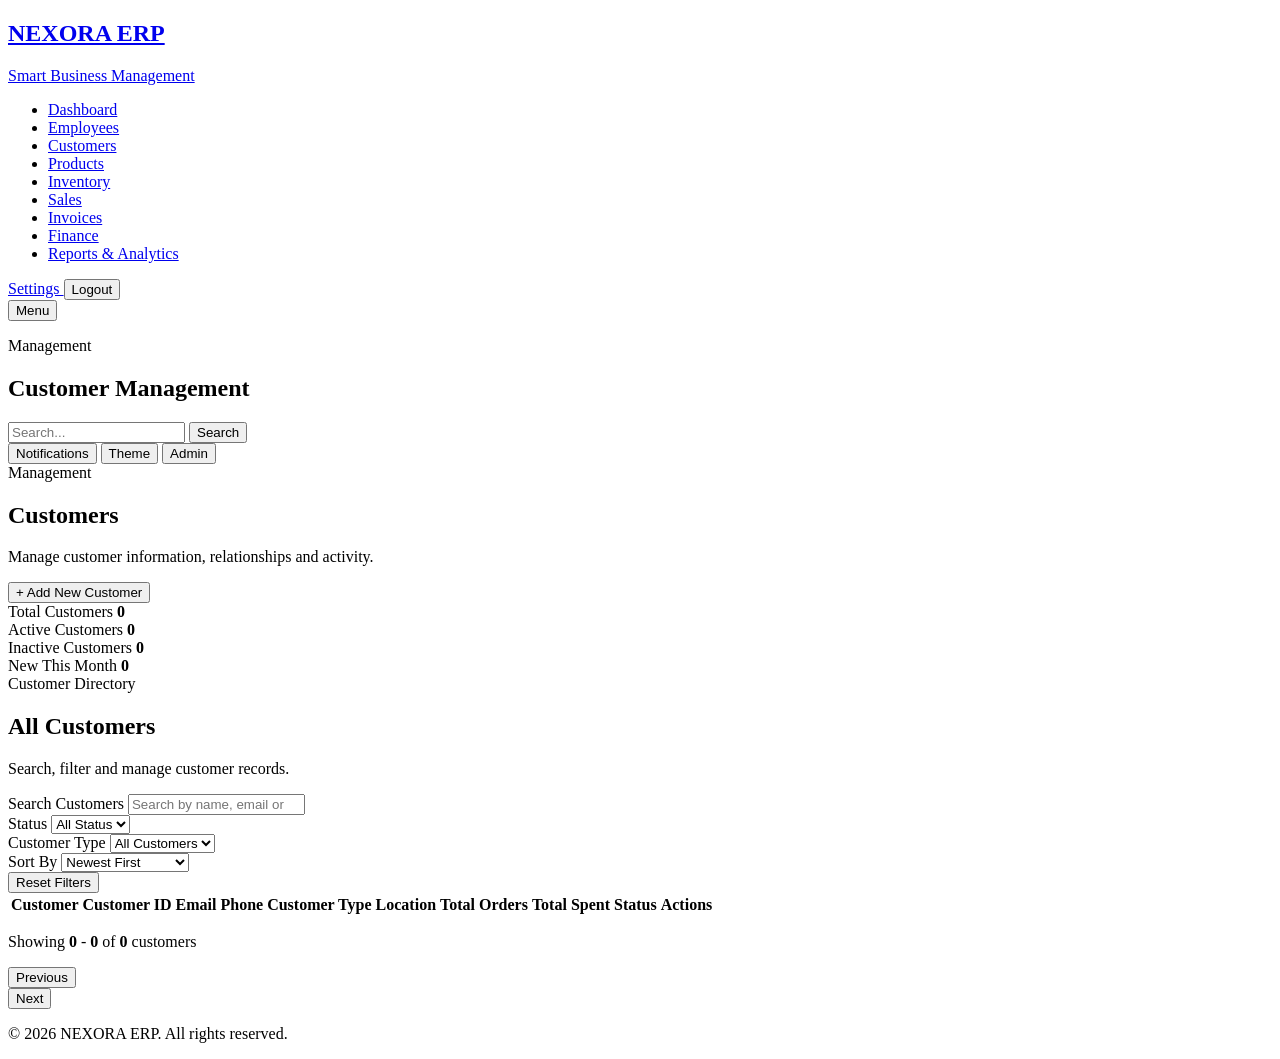
==== pages/customers.html @ 3835baf9 "first commit" ====
<!DOCTYPE html>
<html lang="en">
<head>
    <meta charset="UTF-8">

    <meta
        name="viewport"
        content="width=device-width, initial-scale=1.0"
    >

    <meta
        name="description"
        content="NEXORA ERP Customer Management"
    >

    <link rel="stylesheet" href="../css/style.css">
<link rel="stylesheet" href="../css/responsive.css">

    <title>Customers | NEXORA ERP</title>
</head>

<body>

    <!-- =========================================
         NEXORA ERP - CUSTOMER MANAGEMENT
    ========================================== -->

    <div id="app">

        <!-- =====================================
             SIDEBAR
        ====================================== -->

        <aside id="sidebar">

            <!-- Brand -->
            <div>

                <a href="dashboard.html">

                    <h1>NEXORA ERP</h1>

                    <span>
                        Smart Business Management
                    </span>

                </a>

            </div>


            <!-- Navigation -->
            <nav aria-label="Dashboard Navigation">

                <ul>

                    <li>
                        <a href="dashboard.html">
                            Dashboard
                        </a>
                    </li>

                    <li>
                        <a href="employees.html">
                            Employees
                        </a>
                    </li>

                    <li>
                        <a
                            href="customers.html"
                            class="active"
                        >
                            Customers
                        </a>
                    </li>

                    <li>
                        <a href="products.html">
                            Products
                        </a>
                    </li>

                    <li>
                        <a href="inventory.html">
                            Inventory
                        </a>
                    </li>

                    <li>
                        <a href="sales.html">
                            Sales
                        </a>
                    </li>

                    <li>
                        <a href="invoice.html">
                            Invoices
                        </a>
                    </li>

                    <li>
                        <a href="finance.html">
                            Finance
                        </a>
                    </li>

                    <li>
                        <a href="reports.html">
                            Reports & Analytics
                        </a>
                    </li>

                </ul>

            </nav>


            <!-- Sidebar Bottom -->
            <div>

                <a href="#">
                    Settings
                </a>

                <button
                    type="button"
                    id="logoutButton"
                >
                    Logout
                </button>

            </div>

        </aside>


        <!-- =====================================
             MAIN CONTENT
        ====================================== -->

        <div id="mainContent">


            <!-- =================================
                 NAVBAR
            ================================== -->

            <header id="topNavbar">

                <!-- Mobile Menu -->
                <button
                    type="button"
                    id="sidebarToggle"
                    aria-label="Open navigation menu"
                >
                    Menu
                </button>


                <!-- Page Title -->
                <div>

                    <p>
                        Management
                    </p>

                    <h2>
                        Customer Management
                    </h2>

                </div>


                <!-- Navbar Actions -->
                <div>

                    <!-- Global Search -->
                    <form
                        id="globalSearchForm"
                        role="search"
                    >

                        <label
                            for="globalSearch"
                            hidden
                        >
                            Search
                        </label>

                        <input
                            type="search"
                            id="globalSearch"
                            placeholder="Search..."
                            autocomplete="off"
                        >

                        <button type="submit">
                            Search
                        </button>

                    </form>


                    <!-- Notifications -->
                    <button
                        type="button"
                        id="notificationButton"
                        aria-label="Open notifications"
                    >
                        Notifications
                    </button>


                    <!-- Theme -->
                    <button
                        type="button"
                        id="themeToggle"
                        aria-label="Toggle dark and light mode"
                    >
                        Theme
                    </button>


                    <!-- User Menu -->
                    <button
                        type="button"
                        id="userMenuButton"
                    >
                        Admin
                    </button>

                </div>

            </header>


            <!-- =================================
                 PAGE CONTENT
            ================================== -->

            <main>


                <!-- Page Header -->
                <section>

                    <div>

                        <span>
                            Management
                        </span>

                        <h1>
                            Customers
                        </h1>

                        <p>
                            Manage customer information,
                            relationships and activity.
                        </p>

                    </div>


                    <!-- Add Customer -->
                    <button
                        type="button"
                        id="addCustomerButton"
                    >
                        + Add New Customer
                    </button>

                </section>


                <!-- =================================
                     CUSTOMER STATISTICS
                ================================== -->

                <section aria-label="Customer Statistics">

                    <!-- Total Customers -->
                    <article>

                        <span>
                            Total Customers
                        </span>

                        <strong id="customerTotalCount">
                            0
                        </strong>

                    </article>


                    <!-- Active Customers -->
                    <article>

                        <span>
                            Active Customers
                        </span>

                        <strong id="activeCustomerCount">
                            0
                        </strong>

                    </article>


                    <!-- Inactive Customers -->
                    <article>

                        <span>
                            Inactive Customers
                        </span>

                        <strong id="inactiveCustomerCount">
                            0
                        </strong>

                    </article>


                    <!-- New Customers -->
                    <article>

                        <span>
                            New This Month
                        </span>

                        <strong id="newCustomerCount">
                            0
                        </strong>

                    </article>

                </section>


                <!-- =================================
                     CUSTOMER DIRECTORY
                ================================== -->

                <section>

                    <header>

                        <div>

                            <span>
                                Customer Directory
                            </span>

                            <h2>
                                All Customers
                            </h2>

                            <p>
                                Search, filter and manage customer records.
                            </p>

                        </div>

                    </header>


                    <!-- =================================
                         SEARCH / FILTER / SORT
                    ================================== -->

                    <div id="customerToolbar">


                        <!-- Search -->
                        <div>

                            <label for="customerSearch">
                                Search Customers
                            </label>

                            <input
                                type="search"
                                id="customerSearch"
                                placeholder="Search by name, email or ID..."
                                autocomplete="off"
                            >

                        </div>


                        <!-- Status Filter -->
                        <div>

                            <label for="customerStatusFilter">
                                Status
                            </label>

                            <select id="customerStatusFilter">

                                <option value="all">
                                    All Status
                                </option>

                                <option value="active">
                                    Active
                                </option>

                                <option value="inactive">
                                    Inactive
                                </option>

                            </select>

                        </div>


                        <!-- Customer Type -->
                        <div>

                            <label for="customerTypeFilter">
                                Customer Type
                            </label>

                            <select id="customerTypeFilter">

                                <option value="all">
                                    All Customers
                                </option>

                                <option value="individual">
                                    Individual
                                </option>

                                <option value="business">
                                    Business
                                </option>

                                <option value="vip">
                                    VIP
                                </option>

                            </select>

                        </div>


                        <!-- Sort -->
                        <div>

                            <label for="customerSort">
                                Sort By
                            </label>

                            <select id="customerSort">

                                <option value="newest">
                                    Newest First
                                </option>

                                <option value="oldest">
                                    Oldest First
                                </option>

                                <option value="nameAsc">
                                    Name A-Z
                                </option>

                                <option value="nameDesc">
                                    Name Z-A
                                </option>

                                <option value="spentHigh">
                                    Highest Spending
                                </option>

                                <option value="spentLow">
                                    Lowest Spending
                                </option>

                            </select>

                        </div>


                        <!-- Reset -->
                        <button
                            type="button"
                            id="resetCustomerFilters"
                        >
                            Reset Filters
                        </button>

                    </div>


                    <!-- =================================
                         CUSTOMER TABLE
                    ================================== -->

                    <div>

                        <table>

                            <thead>

                                <tr>

                                    <th>
                                        Customer
                                    </th>

                                    <th>
                                        Customer ID
                                    </th>

                                    <th>
                                        Email
                                    </th>

                                    <th>
                                        Phone
                                    </th>

                                    <th>
                                        Customer Type
                                    </th>

                                    <th>
                                        Location
                                    </th>

                                    <th>
                                        Total Orders
                                    </th>

                                    <th>
                                        Total Spent
                                    </th>

                                    <th>
                                        Status
                                    </th>

                                    <th>
                                        Actions
                                    </th>

                                </tr>

                            </thead>


                            <tbody id="customerTableBody">

                                <!-- Customer rows will be
                                     dynamically inserted here -->

                            </tbody>

                        </table>

                    </div>


                    <!-- Empty State -->
                    <div
                        id="customerEmptyState"
                        hidden
                    >

                        <h3>
                            No Customers Found
                        </h3>

                        <p>
                            Try changing your search or filters.
                        </p>

                    </div>


                    <!-- =================================
                         PAGINATION
                    ================================== -->

                    <footer id="customerPagination">

                        <div>

                            <p>

                                Showing

                                <strong id="customerStart">
                                    0
                                </strong>

                                -

                                <strong id="customerEnd">
                                    0
                                </strong>

                                of

                                <strong id="customerTotal">
                                    0
                                </strong>

                                customers

                            </p>

                        </div>


                        <div>

                            <button
                                type="button"
                                id="customerPreviousPage"
                            >
                                Previous
                            </button>


                            <div id="customerPageNumbers">

                                <!-- Page numbers dynamically inserted -->

                            </div>


                            <button
                                type="button"
                                id="customerNextPage"
                            >
                                Next
                            </button>

                        </div>

                    </footer>

                </section>

            </main>


            <!-- =================================
                 FOOTER
            ================================== -->

            <footer>

                <p>
                    &copy; 2026 NEXORA ERP.
                    All rights reserved.
                </p>

            </footer>

        </div>

    </div>


    <!-- =========================================
         ADD / EDIT CUSTOMER MODAL
    ========================================== -->

    <dialog id="customerModal">

        <header>

            <div>

                <span>
                    Customer Management
                </span>

                <h2 id="customerModalTitle">
                    Add New Customer
                </h2>

            </div>


            <button
                type="button"
                id="closeCustomerModal"
                aria-label="Close customer form"
            >
                Close
            </button>

        </header>


        <!-- Customer Form -->
        <form id="customerForm">

            <!-- Customer ID -->
            <div>

                <label for="customerId">
                    Customer ID
                </label>

                <input
                    type="text"
                    id="customerId"
                    name="customerId"
                    placeholder="CUS-001"
                    required
                >

                <small
                    id="customerIdError"
                    role="alert"
                ></small>

            </div>


            <!-- Full Name -->
            <div>

                <label for="customerName">
                    Full Name
                </label>

                <input
                    type="text"
                    id="customerName"
                    name="name"
                    placeholder="Enter customer name"
                    required
                >

                <small
                    id="customerNameError"
                    role="alert"
                ></small>

            </div>


            <!-- Email -->
            <div>

                <label for="customerEmail">
                    Email Address
                </label>

                <input
                    type="email"
                    id="customerEmail"
                    name="email"
                    placeholder="customer@example.com"
                    required
                >

                <small
                    id="customerEmailError"
                    role="alert"
                ></small>

            </div>


            <!-- Phone -->
            <div>

                <label for="customerPhone">
                    Phone Number
                </label>

                <input
                    type="tel"
                    id="customerPhone"
                    name="phone"
                    placeholder="Enter phone number"
                    required
                >

            </div>


            <!-- Customer Type -->
            <div>

                <label for="customerType">
                    Customer Type
                </label>

                <select
                    id="customerType"
                    name="customerType"
                    required
                >

                    <option value="">
                        Select Customer Type
                    </option>

                    <option value="individual">
                        Individual
                    </option>

                    <option value="business">
                        Business
                    </option>

                    <option value="vip">
                        VIP
                    </option>

                </select>

            </div>


            <!-- Company -->
            <div>

                <label for="customerCompany">
                    Company Name
                </label>

                <input
                    type="text"
                    id="customerCompany"
                    name="company"
                    placeholder="Enter company name"
                >

            </div>


            <!-- Date Joined -->
            <div>

                <label for="customerJoinDate">
                    Customer Since
                </label>

                <input
                    type="date"
                    id="customerJoinDate"
                    name="joinDate"
                    required
                >

            </div>


            <!-- Status -->
            <div>

                <label for="customerStatus">
                    Status
                </label>

                <select
                    id="customerStatus"
                    name="status"
                    required
                >

                    <option value="active">
                        Active
                    </option>

                    <option value="inactive">
                        Inactive
                    </option>

                </select>

            </div>


            <!-- Address -->
            <div>

                <label for="customerAddress">
                    Address
                </label>

                <textarea
                    id="customerAddress"
                    name="address"
                    rows="3"
                    placeholder="Enter customer address"
                ></textarea>

            </div>


            <!-- City -->
            <div>

                <label for="customerCity">
                    City
                </label>

                <input
                    type="text"
                    id="customerCity"
                    name="city"
                    placeholder="Enter city"
                >

            </div>


            <!-- Notes -->
            <div>

                <label for="customerNotes">
                    Notes
                </label>

                <textarea
                    id="customerNotes"
                    name="notes"
                    rows="3"
                    placeholder="Additional customer notes..."
                ></textarea>

            </div>


            <!-- Form Message -->
            <div
                id="customerFormMessage"
                role="alert"
                aria-live="polite"
            ></div>


            <!-- Form Actions -->
            <footer>

                <button
                    type="button"
                    id="cancelCustomerForm"
                >
                    Cancel
                </button>

                <button
                    type="submit"
                    id="saveCustomerButton"
                >
                    Save Customer
                </button>

            </footer>

        </form>

    </dialog>


    <!-- =========================================
         CUSTOMER PROFILE MODAL
    ========================================== -->

    <dialog id="customerProfileModal">

        <header>

            <div>

                <span>
                    Customer Profile
                </span>

                <h2 id="profileCustomerName">
                    Customer Name
                </h2>

            </div>


            <button
                type="button"
                id="closeCustomerProfile"
                aria-label="Close customer profile"
            >
                Close
            </button>

        </header>


        <div id="customerProfileContent">

            <!-- Dynamic customer profile -->

        </div>


        <!-- Customer Activity -->
        <section>

            <h3>
                Customer Activity
            </h3>

            <div id="customerActivity">

                <!-- Dynamic activity -->

            </div>

        </section>


        <footer>

            <button
                type="button"
                id="editProfileCustomer"
            >
                Edit Customer
            </button>

        </footer>

    </dialog>


    <!-- =========================================
         DELETE CONFIRMATION MODAL
    ========================================== -->

    <dialog id="deleteCustomerModal">

        <header>

            <h2>
                Delete Customer
            </h2>

        </header>


        <div>

            <p>
                Are you sure you want to delete this customer?
            </p>

            <p>
                This action cannot be undone.
            </p>

        </div>


        <footer>

            <button
                type="button"
                id="cancelDeleteCustomer"
            >
                Cancel
            </button>

            <button
                type="button"
                id="confirmDeleteCustomer"
            >
                Delete Customer
            </button>

        </footer>

    </dialog>


    <!-- =========================================
         GLOBAL UI ELEMENTS
    ========================================== -->

    <!-- Loading Overlay -->
    <div
        id="loadingOverlay"
        hidden
        aria-hidden="true"
    >

        <div>

            <span>
                Loading...
            </span>

        </div>

    </div>


    <!-- Toast Container -->
    <div
        id="toastContainer"
        aria-live="polite"
        aria-atomic="true"
    >

        <!-- Toast messages -->

    </div>


    <!-- Notification Modal -->
    <dialog id="notificationModal">

        <header>

            <h2>
                Notifications
            </h2>

            <button
                type="button"
                id="closeNotificationModal"
            >
                Close
            </button>

        </header>


        <div id="notificationModalContent">

            <!-- Dynamic notifications -->

        </div>

    </dialog>


    <!-- User Menu -->
    <dialog id="userMenuModal">

        <header>

            <h2>
                My Account
            </h2>

            <button
                type="button"
                id="closeUserMenuModal"
            >
                Close
            </button>

        </header>


        <div>

            <p>

                <strong>
                    Name:
                </strong>

                <span id="currentUserName">
                    Admin User
                </span>

            </p>


            <p>

                <strong>
                    Role:
                </strong>

                <span id="currentUserRole">
                    Administrator
                </span>

            </p>


            <button
                type="button"
                id="modalLogoutButton"
            >
                Logout
            </button>

        </div>

    </dialog>


    <!-- =========================================
         JAVASCRIPT WILL BE ADDED LATER
    ========================================== -->

</body>
</html>
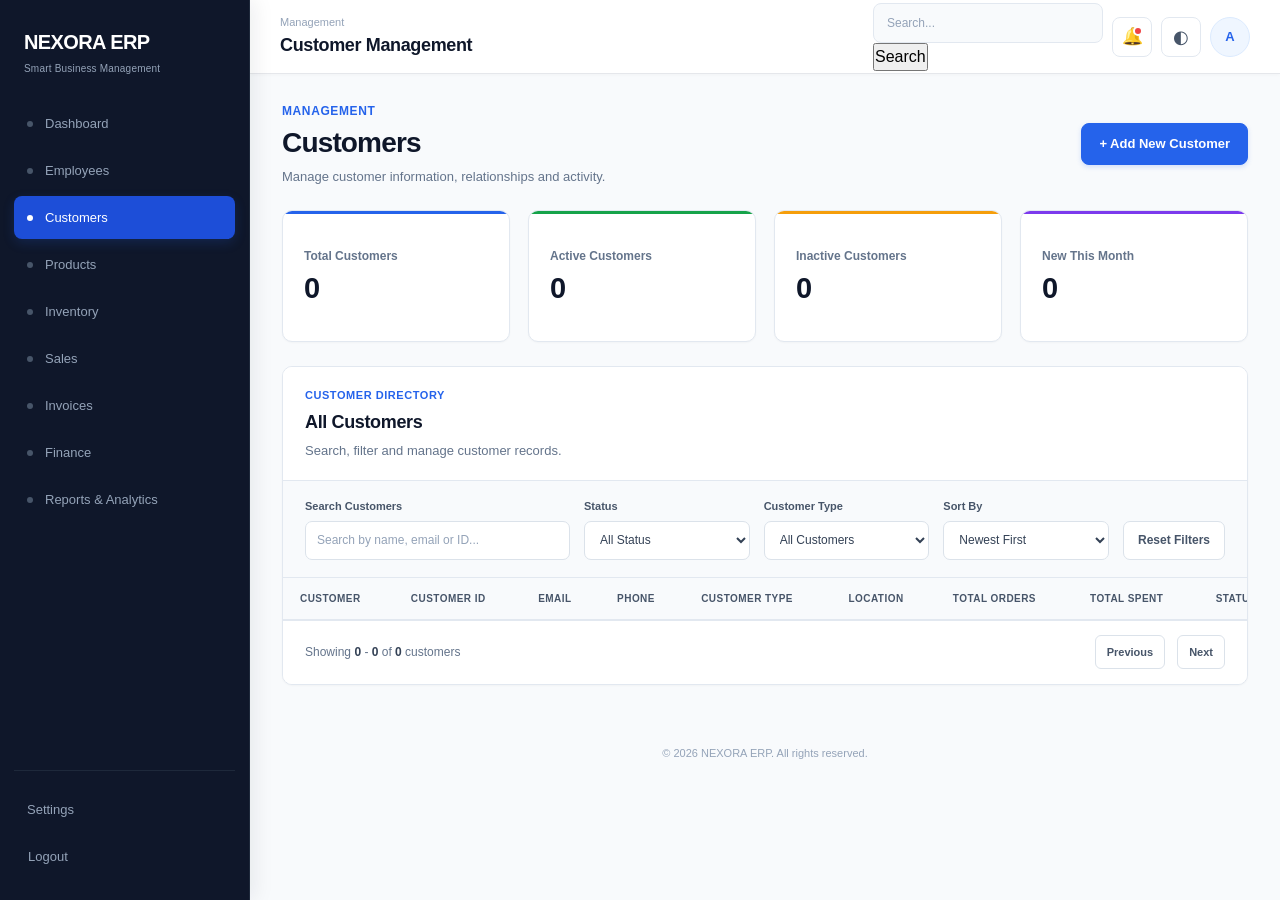
==== commit 08429041: "css add" ====
--- a/pages/customers.html
+++ b/pages/customers.html
@@ -14,7 +14,7 @@
     >
 
     <link rel="stylesheet" href="../css/style.css">
-<link rel="stylesheet" href="../css/responsive.css">
+<link rel="stylesheet" href="../css/customers.css">
 
     <title>Customers | NEXORA ERP</title>
 </head>
--- a/css/style.css
+++ b/css/style.css
@@ -0,0 +1,711 @@
+/* =========================================================
+   NEXORA ERP
+   COMMON STYLE
+   Sidebar + Header + Global UI
+   ========================================================= */
+
+
+/* =========================================================
+   1. GLOBAL RESET
+   ========================================================= */
+
+* {
+    margin: 0;
+    padding: 0;
+    box-sizing: border-box;
+}
+
+html {
+    scroll-behavior: smooth;
+}
+
+body {
+    font-family:
+        Inter,
+        -apple-system,
+        BlinkMacSystemFont,
+        "Segoe UI",
+        Roboto,
+        Arial,
+        sans-serif;
+
+    background: #f8fafc;
+    color: #0f172a;
+    line-height: 1.5;
+}
+
+button,
+input,
+select,
+textarea {
+    font: inherit;
+}
+
+button {
+    cursor: pointer;
+}
+
+a {
+    color: inherit;
+    text-decoration: none;
+}
+
+ul,
+ol {
+    list-style: none;
+}
+
+
+/* =========================================================
+   2. APP LAYOUT
+   ========================================================= */
+
+#app {
+    min-height: 100vh;
+}
+
+#mainContent {
+    min-height: 100vh;
+    margin-left: 250px;
+    background: #f8fafc;
+}
+
+
+/* =========================================================
+   3. SIDEBAR
+   ========================================================= */
+
+#sidebar {
+    position: fixed;
+    top: 0;
+    left: 0;
+
+    width: 250px;
+    height: 100vh;
+
+    display: flex;
+    flex-direction: column;
+
+    padding: 22px 14px;
+
+    background: #0f172a;
+    border-right: 1px solid #1e293b;
+
+    box-shadow:
+        4px 0 20px rgba(15, 23, 42, 0.08);
+
+    z-index: 1000;
+
+    overflow-y: auto;
+    overflow-x: hidden;
+
+    transition:
+        transform 0.25s ease,
+        width 0.25s ease;
+}
+
+
+/* =========================================================
+   4. SIDEBAR BRAND
+   ========================================================= */
+
+#sidebar > div:first-child {
+    padding: 5px 10px 26px;
+}
+
+#sidebar > div:first-child a {
+    display: block;
+}
+
+#sidebar > div:first-child h1 {
+    margin: 0;
+
+    color: #ffffff;
+
+    font-size: 20px;
+    font-weight: 800;
+
+    letter-spacing: -0.03em;
+}
+
+#sidebar > div:first-child span {
+    display: block;
+
+    margin-top: 4px;
+
+    color: #94a3b8;
+
+    font-size: 10px;
+    font-weight: 500;
+
+    letter-spacing: 0.02em;
+}
+
+
+/* =========================================================
+   5. SIDEBAR NAVIGATION
+   ========================================================= */
+
+#sidebar nav {
+    flex: 1;
+}
+
+#sidebar nav ul {
+    display: flex;
+    flex-direction: column;
+    gap: 4px;
+}
+
+#sidebar nav li {
+    width: 100%;
+}
+
+#sidebar nav a {
+    position: relative;
+
+    display: flex;
+    align-items: center;
+
+    min-height: 43px;
+
+    padding: 0 13px;
+
+    border-radius: 8px;
+
+    color: #94a3b8;
+
+    font-size: 13px;
+    font-weight: 500;
+
+    transition:
+        background 0.2s ease,
+        color 0.2s ease,
+        transform 0.2s ease;
+}
+
+
+/* Navigation icon space
+   Works even if icons are added later */
+#sidebar nav a::before {
+    content: "";
+
+    width: 6px;
+    height: 6px;
+
+    margin-right: 12px;
+
+    border-radius: 50%;
+
+    background: #475569;
+
+    transition: all 0.2s ease;
+}
+
+
+/* Hover */
+
+#sidebar nav a:hover {
+    color: #ffffff;
+    background: #172554;
+}
+
+#sidebar nav a:hover::before {
+    background: #60a5fa;
+}
+
+
+/* Active */
+
+#sidebar nav a.active {
+    color: #ffffff;
+    background: #1d4ed8;
+
+    box-shadow:
+        0 4px 12px rgba(37, 99, 235, 0.18);
+}
+
+#sidebar nav a.active::before {
+    background: #ffffff;
+}
+
+
+/* =========================================================
+   6. SIDEBAR BOTTOM AREA
+   ========================================================= */
+
+#sidebar > div:last-child {
+    padding-top: 18px;
+    margin-top: 18px;
+
+    border-top: 1px solid #1e293b;
+}
+
+
+/* Settings */
+
+#sidebar > div:last-child a {
+    display: flex;
+    align-items: center;
+
+    min-height: 42px;
+
+    padding: 0 13px;
+
+    border-radius: 8px;
+
+    color: #94a3b8;
+
+    font-size: 13px;
+    font-weight: 500;
+
+    transition:
+        background 0.2s ease,
+        color 0.2s ease;
+}
+
+#sidebar > div:last-child a:hover {
+    color: #ffffff;
+    background: #172554;
+}
+
+
+/* Logout */
+
+#logoutButton {
+    width: 100%;
+    min-height: 42px;
+
+    margin-top: 5px;
+
+    padding: 0 13px;
+
+    border: 1px solid transparent;
+    border-radius: 8px;
+
+    background: transparent;
+    color: #94a3b8;
+
+    font-size: 13px;
+    font-weight: 500;
+
+    text-align: left;
+
+    transition:
+        background 0.2s ease,
+        color 0.2s ease,
+        border-color 0.2s ease;
+}
+
+#logoutButton:hover {
+    color: #fca5a5;
+    background: rgba(239, 68, 68, 0.08);
+    border-color: rgba(239, 68, 68, 0.12);
+}
+
+
+/* =========================================================
+   7. TOP HEADER
+   ========================================================= */
+
+#topNavbar {
+    position: sticky;
+    top: 0;
+
+    min-height: 74px;
+
+    display: flex;
+    align-items: center;
+
+    padding: 0 30px;
+
+    background: rgba(255, 255, 255, 0.96);
+
+    border-bottom: 1px solid #e5e7eb;
+
+    box-shadow:
+        0 1px 4px rgba(15, 23, 42, 0.03);
+
+    z-index: 900;
+
+    backdrop-filter: blur(10px);
+}
+
+
+/* =========================================================
+   8. SIDEBAR TOGGLE
+   ========================================================= */
+
+#sidebarToggle {
+    display: none;
+
+    width: 40px;
+    height: 40px;
+
+    margin-right: 14px;
+
+    border: 1px solid #e2e8f0;
+    border-radius: 8px;
+
+    background: #ffffff;
+    color: #334155;
+
+    font-size: 18px;
+
+    transition: all 0.2s ease;
+}
+
+#sidebarToggle:hover {
+    background: #f8fafc;
+    border-color: #cbd5e1;
+    color: #2563eb;
+}
+
+
+/* =========================================================
+   9. HEADER TITLE
+   ========================================================= */
+
+#topNavbar > div:nth-child(2) {
+    flex: 1;
+}
+
+#topNavbar > div:nth-child(2) p {
+    margin: 0;
+
+    color: #94a3b8;
+
+    font-size: 11px;
+    font-weight: 500;
+}
+
+#topNavbar > div:nth-child(2) h2 {
+    margin: 2px 0 0;
+
+    color: #0f172a;
+
+    font-size: 18px;
+    font-weight: 700;
+
+    letter-spacing: -0.02em;
+}
+
+
+/* =========================================================
+   10. HEADER RIGHT SIDE
+   ========================================================= */
+
+#topNavbar > div:last-child {
+    display: flex;
+    align-items: center;
+    gap: 9px;
+}
+
+
+/* =========================================================
+   11. GLOBAL SEARCH
+   ========================================================= */
+
+#globalSearchForm {
+    position: relative;
+
+    width: 230px;
+}
+
+#globalSearchForm input {
+    width: 100%;
+    height: 40px;
+
+    padding: 0 13px;
+
+    border: 1px solid #e2e8f0;
+    border-radius: 8px;
+
+    outline: none;
+
+    background: #f8fafc;
+    color: #0f172a;
+
+    font-size: 12px;
+
+    transition:
+        border-color 0.2s ease,
+        background 0.2s ease,
+        box-shadow 0.2s ease;
+}
+
+#globalSearchForm input::placeholder {
+    color: #94a3b8;
+}
+
+#globalSearchForm input:hover {
+    background: #ffffff;
+}
+
+#globalSearchForm input:focus {
+    background: #ffffff;
+    border-color: #2563eb;
+
+    box-shadow:
+        0 0 0 3px rgba(37, 99, 235, 0.08);
+}
+
+
+/* =========================================================
+   12. HEADER ACTION BUTTONS
+   ========================================================= */
+
+#notificationButton,
+#themeToggle,
+#userMenuButton {
+    position: relative;
+
+    width: 40px;
+    height: 40px;
+
+    display: flex;
+    align-items: center;
+    justify-content: center;
+
+    border: 1px solid #e2e8f0;
+    border-radius: 8px;
+
+    background: #ffffff;
+    color: #475569;
+
+    transition:
+        background 0.2s ease,
+        border-color 0.2s ease,
+        color 0.2s ease,
+        transform 0.2s ease;
+}
+
+#notificationButton:hover,
+#themeToggle:hover,
+#userMenuButton:hover {
+    background: #f8fafc;
+    border-color: #cbd5e1;
+    color: #2563eb;
+
+    transform: translateY(-1px);
+}
+
+
+/* =========================================================
+   13. NOTIFICATION ICON
+   ========================================================= */
+
+#notificationButton {
+    font-size: 0;
+}
+
+#notificationButton::before {
+    content: "🔔";
+
+    font-size: 17px;
+    line-height: 1;
+}
+
+
+/* Notification Badge */
+
+#notificationButton::after {
+    content: "";
+
+    position: absolute;
+
+    top: 8px;
+    right: 8px;
+
+    width: 6px;
+    height: 6px;
+
+    border: 2px solid #ffffff;
+    border-radius: 50%;
+
+    background: #ef4444;
+}
+
+
+/* =========================================================
+   14. THEME BUTTON
+   ========================================================= */
+
+#themeToggle {
+    font-size: 0;
+}
+
+#themeToggle::before {
+    content: "◐";
+
+    font-size: 18px;
+    line-height: 1;
+}
+
+
+/* =========================================================
+   15. USER MENU
+   ========================================================= */
+
+#userMenuButton {
+    width: 40px;
+
+    border-radius: 50%;
+
+    background: #eff6ff;
+    border-color: #dbeafe;
+
+    color: #2563eb;
+
+    font-size: 0;
+}
+
+#userMenuButton::before {
+    content: "A";
+
+    font-size: 13px;
+    font-weight: 700;
+}
+
+
+/* =========================================================
+   16. MAIN PAGE AREA
+   ========================================================= */
+
+main {
+    width: 100%;
+}
+
+#dashboardMain {
+    padding: 28px 30px 40px;
+}
+
+
+/* =========================================================
+   17. GENERAL FORM ELEMENTS
+   ========================================================= */
+
+input,
+select,
+textarea {
+    outline: none;
+}
+
+input:focus,
+select:focus,
+textarea:focus {
+    border-color: #2563eb;
+}
+
+
+/* =========================================================
+   18. SCROLLBAR
+   ========================================================= */
+
+#sidebar::-webkit-scrollbar {
+    width: 5px;
+}
+
+#sidebar::-webkit-scrollbar-track {
+    background: transparent;
+}
+
+#sidebar::-webkit-scrollbar-thumb {
+    background: #334155;
+    border-radius: 10px;
+}
+
+
+/* =========================================================
+   19. RESPONSIVE — TABLET
+   ========================================================= */
+
+@media (max-width: 1000px) {
+
+    #globalSearchForm {
+        width: 190px;
+    }
+
+    #topNavbar {
+        padding: 0 20px;
+    }
+
+    #dashboardMain {
+        padding: 24px 20px 35px;
+    }
+}
+
+
+/* =========================================================
+   20. RESPONSIVE — MOBILE
+   ========================================================= */
+
+@media (max-width: 768px) {
+
+    #sidebar {
+        transform: translateX(-100%);
+    }
+
+    #sidebar.active {
+        transform: translateX(0);
+    }
+
+    #mainContent {
+        margin-left: 0;
+    }
+
+    #sidebarToggle {
+        display: flex;
+        align-items: center;
+        justify-content: center;
+    }
+
+    #topNavbar {
+        min-height: 66px;
+        padding: 0 15px;
+    }
+
+    #topNavbar > div:nth-child(2) h2 {
+        font-size: 16px;
+    }
+
+    #topNavbar > div:nth-child(2) p {
+        display: none;
+    }
+
+    #globalSearchForm {
+        display: none;
+    }
+
+    #dashboardMain {
+        padding: 20px 15px 30px;
+    }
+}
+
+
+/* =========================================================
+   21. SMALL MOBILE
+   ========================================================= */
+
+@media (max-width: 480px) {
+
+    #topNavbar {
+        padding: 0 12px;
+    }
+
+    #topNavbar > div:last-child {
+        gap: 5px;
+    }
+
+    #notificationButton,
+    #themeToggle,
+    #userMenuButton,
+    #sidebarToggle {
+        width: 38px;
+        height: 38px;
+    }
+
+    #topNavbar > div:nth-child(2) h2 {
+        font-size: 15px;
+    }
+}
+
--- a/css/customers.css
+++ b/css/customers.css
@@ -0,0 +1,1091 @@
+/* =========================================
+   NEXORA ERP - CUSTOMER MANAGEMENT
+========================================= */
+
+
+/* =========================================
+   MAIN CONTENT
+========================================= */
+
+main {
+    padding: 28px 32px 40px;
+    max-width: 1600px;
+    margin: 0 auto;
+}
+
+
+/* =========================================
+   PAGE HEADER
+========================================= */
+
+main > section:first-child {
+    display: flex;
+    align-items: center;
+    justify-content: space-between;
+    gap: 24px;
+    margin-bottom: 24px;
+}
+
+main > section:first-child > div {
+    min-width: 0;
+}
+
+main > section:first-child span {
+    display: block;
+    margin-bottom: 6px;
+    color: #2563eb;
+    font-size: 12px;
+    font-weight: 700;
+    text-transform: uppercase;
+    letter-spacing: 0.05em;
+}
+
+main > section:first-child h1 {
+    margin: 0;
+    color: #0f172a;
+    font-size: 28px;
+    font-weight: 750;
+    line-height: 1.2;
+    letter-spacing: -0.03em;
+}
+
+main > section:first-child p {
+    margin: 7px 0 0;
+    color: #64748b;
+    font-size: 13px;
+}
+
+
+/* Add Customer Button */
+
+#addCustomerButton {
+    height: 42px;
+    padding: 0 17px;
+    display: inline-flex;
+    align-items: center;
+    justify-content: center;
+    gap: 8px;
+    flex-shrink: 0;
+
+    border: 1px solid #2563eb;
+    border-radius: 8px;
+    background: #2563eb;
+    color: #ffffff;
+
+    font-family: inherit;
+    font-size: 13px;
+    font-weight: 650;
+
+    cursor: pointer;
+    box-shadow: 0 2px 5px rgba(37, 99, 235, 0.18);
+    transition: all 0.2s ease;
+}
+
+#addCustomerButton:hover {
+    background: #1d4ed8;
+    border-color: #1d4ed8;
+    transform: translateY(-1px);
+    box-shadow: 0 5px 12px rgba(37, 99, 235, 0.24);
+}
+
+#addCustomerButton:active {
+    transform: translateY(0);
+}
+
+
+/* =========================================
+   CUSTOMER STATISTICS
+========================================= */
+
+main > section[aria-label="Customer Statistics"] {
+    display: grid;
+    grid-template-columns: repeat(4, minmax(0, 1fr));
+    gap: 18px;
+    margin-bottom: 24px;
+}
+
+main > section[aria-label="Customer Statistics"] article {
+    position: relative;
+    min-height: 132px;
+    padding: 20px 21px;
+
+    display: flex;
+    flex-direction: column;
+    justify-content: center;
+
+    background: #ffffff;
+    border: 1px solid #e2e8f0;
+    border-radius: 10px;
+
+    box-shadow: 0 1px 2px rgba(15, 23, 42, 0.03);
+
+    overflow: hidden;
+
+    transition:
+        transform 0.2s ease,
+        box-shadow 0.2s ease,
+        border-color 0.2s ease;
+}
+
+
+/* Top Accent */
+
+main > section[aria-label="Customer Statistics"] article::before {
+    content: "";
+    position: absolute;
+    top: 0;
+    left: 0;
+
+    width: 100%;
+    height: 3px;
+
+    background: #2563eb;
+}
+
+
+/* Different Accent Colors */
+
+main > section[aria-label="Customer Statistics"] article:nth-child(2)::before {
+    background: #16a34a;
+}
+
+main > section[aria-label="Customer Statistics"] article:nth-child(3)::before {
+    background: #f59e0b;
+}
+
+main > section[aria-label="Customer Statistics"] article:nth-child(4)::before {
+    background: #7c3aed;
+}
+
+
+/* Hover */
+
+main > section[aria-label="Customer Statistics"] article:hover {
+    transform: translateY(-2px);
+    border-color: #d5deea;
+    box-shadow: 0 8px 20px rgba(15, 23, 42, 0.07);
+}
+
+
+/* Card Label */
+
+main > section[aria-label="Customer Statistics"] article span {
+    margin-bottom: 8px;
+
+    color: #64748b;
+    font-size: 12px;
+    font-weight: 600;
+    line-height: 1.4;
+}
+
+
+/* Card Number */
+
+main > section[aria-label="Customer Statistics"] article strong {
+    color: #0f172a;
+    font-size: 29px;
+    font-weight: 750;
+    line-height: 1.1;
+    letter-spacing: -0.035em;
+}
+
+
+/* =========================================
+   CUSTOMER DIRECTORY
+========================================= */
+
+main > section:nth-of-type(3) {
+    position: relative;
+
+    background: #ffffff;
+    border: 1px solid #e2e8f0;
+    border-radius: 10px;
+
+    box-shadow: 0 1px 2px rgba(15, 23, 42, 0.03);
+
+    overflow: hidden;
+
+    transition:
+        border-color 0.2s ease,
+        box-shadow 0.2s ease;
+}
+
+main > section:nth-of-type(3):hover {
+    border-color: #d5deea;
+    box-shadow: 0 8px 20px rgba(15, 23, 42, 0.06);
+}
+
+
+/* =========================================
+   DIRECTORY HEADER
+========================================= */
+
+main > section:nth-of-type(3) > header {
+    padding: 20px 22px;
+
+    border-bottom: 1px solid #e2e8f0;
+    background: #ffffff;
+}
+
+main > section:nth-of-type(3) > header span {
+    display: block;
+    margin-bottom: 5px;
+
+    color: #2563eb;
+    font-size: 11px;
+    font-weight: 700;
+
+    text-transform: uppercase;
+    letter-spacing: 0.05em;
+}
+
+main > section:nth-of-type(3) > header h2 {
+    margin: 0;
+
+    color: #0f172a;
+    font-size: 18px;
+    font-weight: 700;
+    letter-spacing: -0.02em;
+}
+
+main > section:nth-of-type(3) > header p {
+    margin: 5px 0 0;
+
+    color: #64748b;
+    font-size: 13px;
+}
+
+
+/* =========================================
+   CUSTOMER TOOLBAR
+========================================= */
+
+#customerToolbar {
+    padding: 17px 22px;
+
+    display: grid;
+    grid-template-columns: minmax(240px, 1.6fr) repeat(3, minmax(150px, 1fr)) auto;
+    align-items: end;
+    gap: 14px;
+
+    background: #f8fafc;
+    border-bottom: 1px solid #e2e8f0;
+}
+
+
+/* Toolbar Fields */
+
+#customerToolbar > div {
+    min-width: 0;
+}
+
+#customerToolbar label {
+    display: block;
+    margin-bottom: 6px;
+
+    color: #475569;
+    font-size: 11px;
+    font-weight: 650;
+}
+
+#customerToolbar input,
+#customerToolbar select {
+    width: 100%;
+    height: 39px;
+
+    padding: 0 11px;
+
+    border: 1px solid #dbe2ea;
+    border-radius: 7px;
+
+    background: #ffffff;
+    color: #334155;
+
+    font-family: inherit;
+    font-size: 12px;
+
+    outline: none;
+
+    transition:
+        border-color 0.2s ease,
+        box-shadow 0.2s ease;
+}
+
+#customerToolbar input::placeholder {
+    color: #94a3b8;
+}
+
+#customerToolbar input:focus,
+#customerToolbar select:focus {
+    border-color: #2563eb;
+    box-shadow: 0 0 0 3px rgba(37, 99, 235, 0.10);
+}
+
+
+/* Reset Button */
+
+#resetCustomerFilters {
+    height: 39px;
+    padding: 0 14px;
+
+    border: 1px solid #dbe2ea;
+    border-radius: 7px;
+
+    background: #ffffff;
+    color: #475569;
+
+    font-family: inherit;
+    font-size: 12px;
+    font-weight: 600;
+
+    cursor: pointer;
+    white-space: nowrap;
+
+    transition: all 0.2s ease;
+}
+
+#resetCustomerFilters:hover {
+    border-color: #cbd5e1;
+    background: #f1f5f9;
+    color: #2563eb;
+}
+
+
+/* =========================================
+   CUSTOMER TABLE
+========================================= */
+
+main > section:nth-of-type(3) > div:not(#customerToolbar):not(#customerEmptyState) {
+    overflow-x: auto;
+}
+
+main > section:nth-of-type(3) table {
+    width: 100%;
+    min-width: 1100px;
+
+    border-collapse: collapse;
+    border-spacing: 0;
+}
+
+
+/* Table Header */
+
+main > section:nth-of-type(3) thead {
+    background: #f8fafc;
+}
+
+main > section:nth-of-type(3) th {
+    padding: 13px 17px;
+
+    color: #475569;
+
+    font-size: 10px;
+    font-weight: 700;
+
+    text-align: left;
+    text-transform: uppercase;
+    letter-spacing: 0.045em;
+
+    white-space: nowrap;
+
+    border-bottom: 1px solid #e2e8f0;
+}
+
+
+/* Table Body */
+
+main > section:nth-of-type(3) td {
+    padding: 14px 17px;
+
+    color: #334155;
+
+    font-size: 12px;
+
+    border-bottom: 1px solid #eef2f7;
+
+    white-space: nowrap;
+}
+
+main > section:nth-of-type(3) tbody tr {
+    transition: background 0.15s ease;
+}
+
+main > section:nth-of-type(3) tbody tr:hover {
+    background: #f8fafc;
+}
+
+main > section:nth-of-type(3) tbody tr:last-child td {
+    border-bottom: none;
+}
+
+
+/* =========================================
+   EMPTY STATE
+========================================= */
+
+#customerEmptyState {
+    padding: 60px 24px;
+
+    text-align: center;
+
+    background: #ffffff;
+}
+
+#customerEmptyState[hidden] {
+    display: none;
+}
+
+#customerEmptyState h3 {
+    margin: 0 0 7px;
+
+    color: #334155;
+    font-size: 16px;
+    font-weight: 700;
+}
+
+#customerEmptyState p {
+    margin: 0;
+
+    color: #64748b;
+    font-size: 13px;
+}
+
+
+/* =========================================
+   PAGINATION
+========================================= */
+
+#customerPagination {
+    min-height: 64px;
+    padding: 13px 22px;
+
+    display: flex;
+    align-items: center;
+    justify-content: space-between;
+    gap: 20px;
+
+    border-top: 1px solid #e2e8f0;
+    background: #ffffff;
+}
+
+#customerPagination p {
+    margin: 0;
+
+    color: #64748b;
+    font-size: 12px;
+}
+
+#customerPagination p strong {
+    color: #334155;
+    font-weight: 700;
+}
+
+
+/* Pagination Controls */
+
+#customerPagination > div:last-child {
+    display: flex;
+    align-items: center;
+    gap: 6px;
+}
+
+#customerPagination button {
+    height: 34px;
+    padding: 0 11px;
+
+    border: 1px solid #dbe2ea;
+    border-radius: 6px;
+
+    background: #ffffff;
+    color: #475569;
+
+    font-family: inherit;
+    font-size: 11px;
+    font-weight: 600;
+
+    cursor: pointer;
+
+    transition: all 0.2s ease;
+}
+
+#customerPagination button:hover:not(:disabled) {
+    border-color: #2563eb;
+    color: #2563eb;
+    background: #eff6ff;
+}
+
+#customerPagination button:disabled {
+    opacity: 0.45;
+    cursor: not-allowed;
+}
+
+
+/* Page Numbers */
+
+#customerPageNumbers {
+    display: flex;
+    align-items: center;
+    gap: 5px;
+}
+
+#customerPageNumbers button {
+    width: 34px;
+    padding: 0;
+}
+
+#customerPageNumbers button.active {
+    background: #2563eb;
+    border-color: #2563eb;
+    color: #ffffff;
+}
+
+
+/* =========================================
+   FOOTER
+========================================= */
+
+#mainContent > footer {
+    padding: 20px 32px;
+
+    text-align: center;
+
+    color: #94a3b8;
+    font-size: 11px;
+}
+
+#mainContent > footer p {
+    margin: 0;
+}
+
+
+/* =========================================
+   MODALS
+========================================= */
+
+dialog {
+    width: min(600px, calc(100vw - 32px));
+    max-height: calc(100vh - 40px);
+
+    padding: 0;
+
+    border: 1px solid #e2e8f0;
+    border-radius: 12px;
+
+    background: #ffffff;
+
+    box-shadow:
+        0 20px 50px rgba(15, 23, 42, 0.18);
+
+    color: #0f172a;
+
+    overflow: auto;
+}
+
+dialog::backdrop {
+    background: rgba(15, 23, 42, 0.45);
+    backdrop-filter: blur(3px);
+}
+
+
+/* Modal Header */
+
+dialog > header {
+    padding: 19px 22px;
+
+    display: flex;
+    align-items: center;
+    justify-content: space-between;
+    gap: 16px;
+
+    border-bottom: 1px solid #e2e8f0;
+}
+
+dialog > header span {
+    display: block;
+    margin-bottom: 4px;
+
+    color: #2563eb;
+    font-size: 10px;
+    font-weight: 700;
+    text-transform: uppercase;
+    letter-spacing: 0.05em;
+}
+
+dialog > header h2 {
+    margin: 0;
+
+    color: #0f172a;
+    font-size: 18px;
+    font-weight: 700;
+}
+
+
+/* Modal Close */
+
+dialog > header button {
+    height: 34px;
+    padding: 0 11px;
+
+    border: 1px solid #dbe2ea;
+    border-radius: 6px;
+
+    background: #ffffff;
+    color: #64748b;
+
+    font-family: inherit;
+    font-size: 11px;
+    font-weight: 600;
+
+    cursor: pointer;
+}
+
+dialog > header button:hover {
+    background: #f8fafc;
+    color: #334155;
+}
+
+
+/* =========================================
+   CUSTOMER FORM
+========================================= */
+
+#customerForm {
+    padding: 22px;
+
+    display: grid;
+    grid-template-columns: repeat(2, minmax(0, 1fr));
+    gap: 16px;
+}
+
+#customerForm > div {
+    min-width: 0;
+}
+
+#customerForm > div:nth-last-of-type(3),
+#customerForm > div:nth-last-of-type(2),
+#customerForm > div:nth-last-of-type(1) {
+    grid-column: 1 / -1;
+}
+
+#customerForm label {
+    display: block;
+    margin-bottom: 6px;
+
+    color: #334155;
+    font-size: 12px;
+    font-weight: 650;
+}
+
+#customerForm input,
+#customerForm select,
+#customerForm textarea {
+    width: 100%;
+
+    box-sizing: border-box;
+
+    padding: 10px 11px;
+
+    border: 1px solid #dbe2ea;
+    border-radius: 7px;
+
+    background: #ffffff;
+    color: #334155;
+
+    font-family: inherit;
+    font-size: 12px;
+
+    outline: none;
+
+    transition:
+        border-color 0.2s ease,
+        box-shadow 0.2s ease;
+}
+
+#customerForm input,
+#customerForm select {
+    height: 40px;
+}
+
+#customerForm textarea {
+    min-height: 82px;
+    resize: vertical;
+}
+
+#customerForm input:focus,
+#customerForm select:focus,
+#customerForm textarea:focus {
+    border-color: #2563eb;
+    box-shadow: 0 0 0 3px rgba(37, 99, 235, 0.10);
+}
+
+#customerForm small {
+    display: block;
+    margin-top: 4px;
+
+    color: #dc2626;
+    font-size: 10px;
+}
+
+#customerFormMessage {
+    min-height: 18px;
+
+    color: #dc2626;
+    font-size: 12px;
+}
+
+
+/* Form Footer */
+
+#customerForm > footer {
+    grid-column: 1 / -1;
+
+    padding-top: 17px;
+
+    display: flex;
+    justify-content: flex-end;
+    gap: 9px;
+
+    border-top: 1px solid #e2e8f0;
+}
+
+#customerForm > footer button {
+    height: 39px;
+    padding: 0 15px;
+
+    border-radius: 7px;
+
+    font-family: inherit;
+    font-size: 12px;
+    font-weight: 650;
+
+    cursor: pointer;
+}
+
+#cancelCustomerForm {
+    border: 1px solid #dbe2ea;
+    background: #ffffff;
+    color: #475569;
+}
+
+#cancelCustomerForm:hover {
+    background: #f8fafc;
+}
+
+#saveCustomerButton {
+    border: 1px solid #2563eb;
+    background: #2563eb;
+    color: #ffffff;
+}
+
+#saveCustomerButton:hover {
+    background: #1d4ed8;
+}
+
+
+/* =========================================
+   PROFILE MODAL
+========================================= */
+
+#customerProfileContent {
+    padding: 22px;
+}
+
+#customerProfileModal > section {
+    margin: 0 22px;
+    padding: 18px;
+
+    border: 1px solid #e2e8f0;
+    border-radius: 8px;
+
+    background: #f8fafc;
+}
+
+#customerProfileModal > section h3 {
+    margin: 0 0 12px;
+
+    color: #334155;
+    font-size: 14px;
+    font-weight: 700;
+}
+
+#customerActivity {
+    color: #64748b;
+    font-size: 12px;
+}
+
+#customerProfileModal > footer {
+    padding: 18px 22px;
+
+    display: flex;
+    justify-content: flex-end;
+
+    border-top: 1px solid #e2e8f0;
+    margin-top: 20px;
+}
+
+#editProfileCustomer {
+    height: 38px;
+    padding: 0 15px;
+
+    border: 1px solid #2563eb;
+    border-radius: 7px;
+
+    background: #2563eb;
+    color: #ffffff;
+
+    font-family: inherit;
+    font-size: 12px;
+    font-weight: 650;
+
+    cursor: pointer;
+}
+
+#editProfileCustomer:hover {
+    background: #1d4ed8;
+}
+
+
+/* =========================================
+   DELETE MODAL
+========================================= */
+
+#deleteCustomerModal {
+    width: min(430px, calc(100vw - 32px));
+}
+
+#deleteCustomerModal > div {
+    padding: 22px;
+}
+
+#deleteCustomerModal > div p {
+    margin: 0 0 7px;
+
+    color: #475569;
+    font-size: 13px;
+}
+
+#deleteCustomerModal > div p:last-child {
+    margin-bottom: 0;
+    color: #94a3b8;
+    font-size: 11px;
+}
+
+#deleteCustomerModal > footer {
+    padding: 15px 22px;
+
+    display: flex;
+    justify-content: flex-end;
+    gap: 9px;
+
+    border-top: 1px solid #e2e8f0;
+}
+
+#deleteCustomerModal > footer button {
+    height: 38px;
+    padding: 0 14px;
+
+    border-radius: 7px;
+
+    font-family: inherit;
+    font-size: 12px;
+    font-weight: 650;
+
+    cursor: pointer;
+}
+
+#cancelDeleteCustomer {
+    border: 1px solid #dbe2ea;
+    background: #ffffff;
+    color: #475569;
+}
+
+#confirmDeleteCustomer {
+    border: 1px solid #dc2626;
+    background: #dc2626;
+    color: #ffffff;
+}
+
+#confirmDeleteCustomer:hover {
+    background: #b91c1c;
+}
+
+
+/* =========================================
+   LOADING OVERLAY
+========================================= */
+
+#loadingOverlay {
+    position: fixed;
+    inset: 0;
+    z-index: 9999;
+
+    align-items: center;
+    justify-content: center;
+
+    background: rgba(248, 250, 252, 0.75);
+    backdrop-filter: blur(3px);
+}
+
+#loadingOverlay[hidden] {
+    display: none !important;
+}
+
+#loadingOverlay:not([hidden]) {
+    display: flex;
+}
+
+#loadingOverlay > div {
+    padding: 14px 20px;
+
+    border: 1px solid #e2e8f0;
+    border-radius: 8px;
+
+    background: #ffffff;
+
+    box-shadow: 0 8px 25px rgba(15, 23, 42, 0.10);
+}
+
+#loadingOverlay span {
+    color: #475569;
+    font-size: 12px;
+    font-weight: 600;
+}
+
+
+/* =========================================
+   TOAST
+========================================= */
+
+#toastContainer {
+    position: fixed;
+    right: 24px;
+    bottom: 24px;
+    z-index: 10000;
+
+    display: flex;
+    flex-direction: column;
+    gap: 8px;
+}
+
+
+/* =========================================
+   RESPONSIVE
+========================================= */
+
+@media (max-width: 1100px) {
+
+    main > section[aria-label="Customer Statistics"] {
+        grid-template-columns: repeat(2, minmax(0, 1fr));
+    }
+
+    #customerToolbar {
+        grid-template-columns: repeat(2, minmax(0, 1fr));
+    }
+
+    #resetCustomerFilters {
+        width: fit-content;
+    }
+}
+
+
+@media (max-width: 768px) {
+
+    main {
+        padding: 22px 18px 32px;
+    }
+
+    main > section:first-child {
+        align-items: flex-start;
+        flex-direction: column;
+        gap: 16px;
+    }
+
+    main > section:first-child h1 {
+        font-size: 24px;
+    }
+
+    #addCustomerButton {
+        width: 100%;
+    }
+
+    main > section[aria-label="Customer Statistics"] {
+        grid-template-columns: repeat(2, minmax(0, 1fr));
+        gap: 14px;
+    }
+
+    main > section[aria-label="Customer Statistics"] article {
+        min-height: 120px;
+        padding: 18px;
+    }
+
+    #customerToolbar {
+        grid-template-columns: 1fr;
+        padding: 15px 16px;
+    }
+
+    main > section:nth-of-type(3) > header {
+        padding: 17px 16px;
+    }
+
+    #customerPagination {
+        padding: 13px 16px;
+
+        align-items: flex-start;
+        flex-direction: column;
+    }
+
+    #customerPagination > div:last-child {
+        width: 100%;
+        justify-content: flex-end;
+    }
+
+    #customerForm {
+        grid-template-columns: 1fr;
+        padding: 18px;
+    }
+
+    #customerForm > div {
+        grid-column: 1 / -1 !important;
+    }
+
+    dialog {
+        width: calc(100vw - 24px);
+    }
+}
+
+
+@media (max-width: 480px) {
+
+    main {
+        padding: 18px 14px 28px;
+    }
+
+    main > section[aria-label="Customer Statistics"] {
+        grid-template-columns: 1fr;
+    }
+
+    main > section[aria-label="Customer Statistics"] article {
+        min-height: 105px;
+    }
+
+    #customerPagination > div:last-child {
+        justify-content: center;
+        flex-wrap: wrap;
+    }
+
+    #customerForm > footer {
+        flex-direction: column-reverse;
+    }
+
+    #customerForm > footer button {
+        width: 100%;
+    }
+
+    #deleteCustomerModal > footer {
+        flex-direction: column-reverse;
+    }
+
+    #deleteCustomerModal > footer button {
+        width: 100%;
+    }
+}
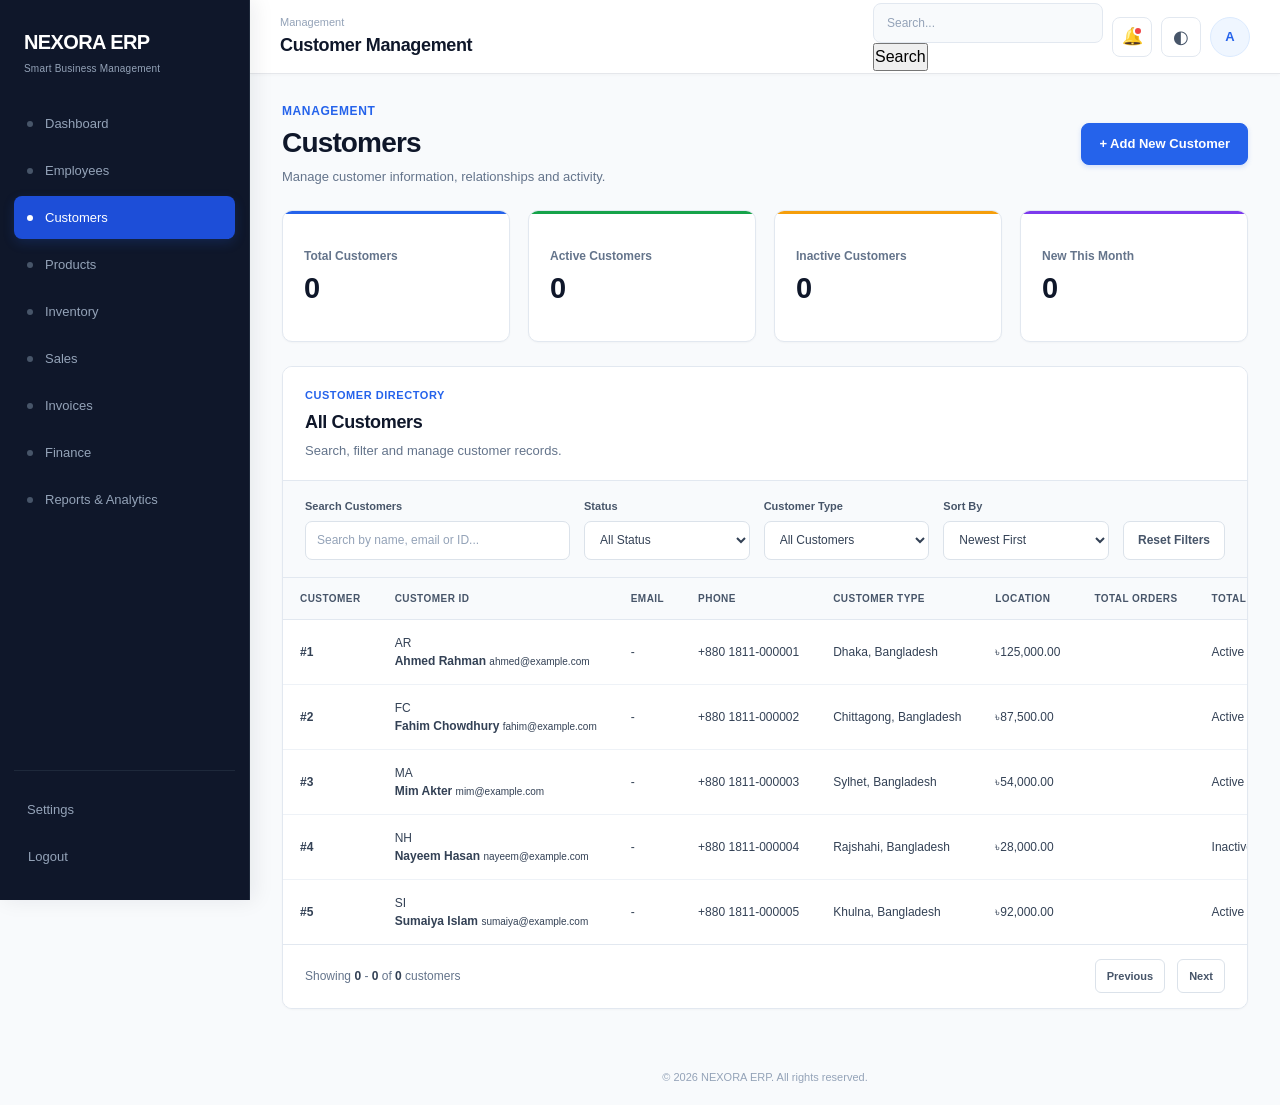
==== commit e6e09903: "add Some JavaScript" ====
--- a/pages/customers.html
+++ b/pages/customers.html
@@ -1208,5 +1208,8 @@
          JAVASCRIPT WILL BE ADDED LATER
     ========================================== -->
 
+    <script type="module" src="../js/app.js"></script>
+<script type="module" src="../js/customers.js"></script>
+
 </body>
 </html>
